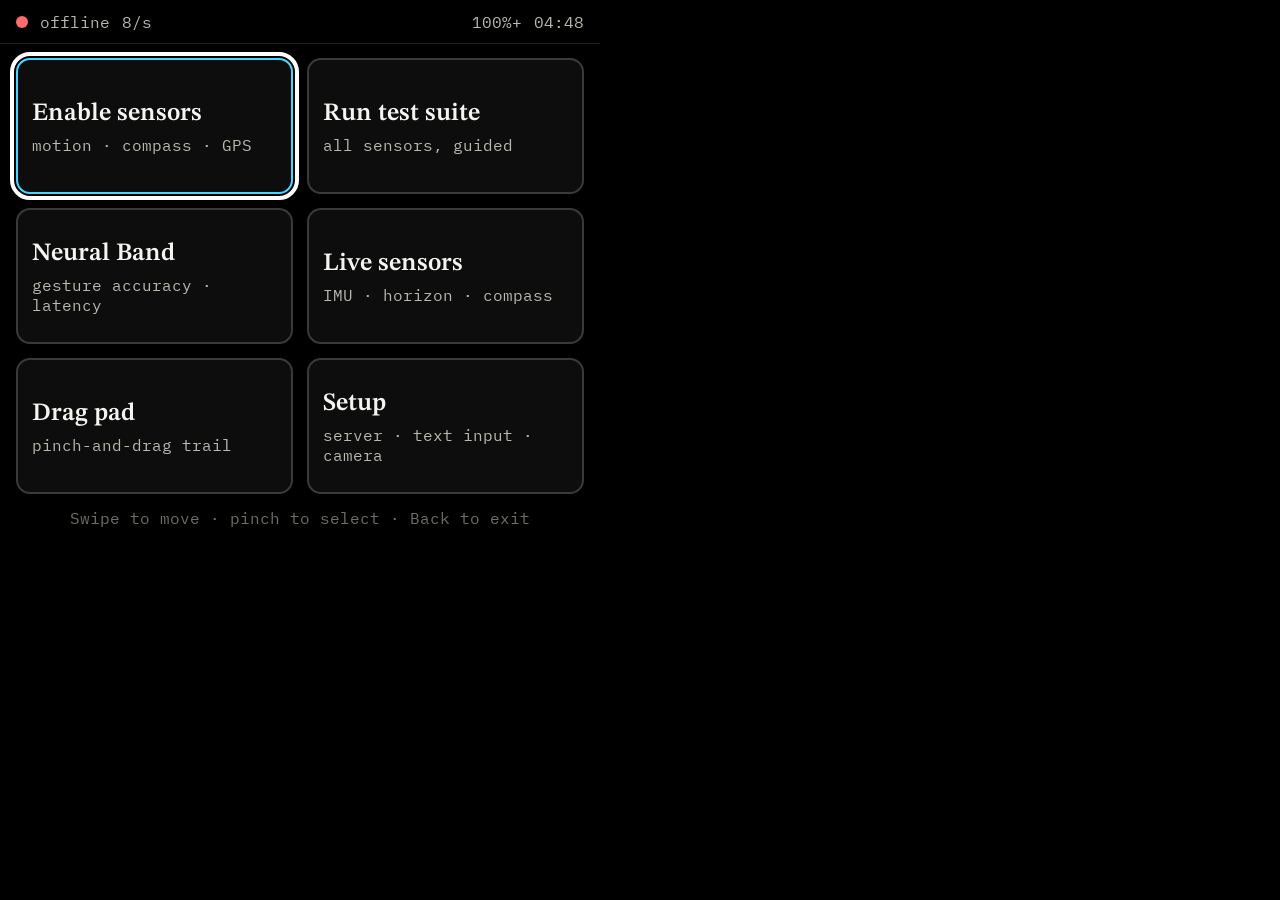
==== docs/index.html @ 077ef9e4 "Meta Ray-Ban Display + Neural Band sensor test suite Glasses Web App and dashboard (docs/, GitHub Pa" ====
<!doctype html>
<html lang="en">
<head>
<meta charset="utf-8">
<meta name="viewport" content="width=600, height=600, initial-scale=1.0, user-scalable=no">
<meta name="mrbd-web-app-capable" content="yes">
<meta name="description" content="Sensor Suite: tests and streams every sensor and input on Meta Ray-Ban Display + Neural Band to a recorder PC.">
<title>Sensor Suite</title>
<link rel="icon" type="image/png" sizes="192x192" href="icon-192.png">
<link rel="apple-touch-icon" href="icon-192.png">
<link rel="manifest" href="manifest.json">
<link rel="preconnect" href="https://fonts.googleapis.com">
<link rel="preconnect" href="https://fonts.gstatic.com" crossorigin>
<link href="https://fonts.googleapis.com/css2?family=STIX+Two+Text:wght@400;600;700&family=IBM+Plex+Mono:wght@400;600&display=swap" rel="stylesheet">
<link rel="stylesheet" href="app.css">
</head>
<body>
<header id="bar">
  <span id="link-dot" class="dot"></span>
  <span id="link-txt">offline</span>
  <span id="rate-txt"></span>
  <span class="grow"></span>
  <span id="rec-txt"></span>
  <span id="bat-txt"></span>
  <span id="clock-txt"></span>
</header>

<main id="screens">
  <!-- HOME -->
  <section id="s-home" class="screen">
    <div class="grid">
      <button id="b-enable" class="tile hot" data-act="enable"><b>Enable sensors</b><small>motion · compass · GPS</small></button>
      <button class="tile" data-go="tests"><b>Run test suite</b><small>all sensors, guided</small></button>
      <button class="tile" data-go="neural"><b>Neural Band</b><small>gesture accuracy · latency</small></button>
      <button class="tile" data-go="live"><b>Live sensors</b><small>IMU · horizon · compass</small></button>
      <button class="tile" data-go="drag"><b>Drag pad</b><small>pinch-and-drag trail</small></button>
      <button class="tile" data-go="setup"><b>Setup</b><small>server · text input · camera</small></button>
    </div>
    <p id="home-msg" class="hint">Swipe to move · pinch to select · Back to exit</p>
  </section>

  <!-- LIVE -->
  <section id="s-live" class="screen">
    <canvas id="live-cv" width="600" height="500"></canvas>
    <div id="live-last" class="last">—</div>
  </section>

  <!-- TESTS -->
  <section id="s-tests" class="screen">
    <div id="t-head"><span id="t-name">Test suite</span><span id="t-count"></span></div>
    <div id="t-prompt" class="prompt">Starting…</div>
    <div id="t-bar"><div id="t-fill"></div></div>
    <ol id="t-list"></ol>
  </section>

  <!-- NEURAL -->
  <section id="s-neural" class="screen">
    <div id="nb-focus" tabindex="0" aria-label="gesture target">
      <div id="nb-step"></div>
      <div id="nb-arrow">·</div>
      <div id="nb-label">Get ready</div>
      <div id="nb-feedback"></div>
    </div>
    <div id="nb-stats"></div>
  </section>

  <!-- DRAG -->
  <section id="s-drag" class="screen">
    <canvas id="drag-cv" width="600" height="500"></canvas>
    <div id="drag-info" class="last">pinch and drag</div>
  </section>

  <!-- SETUP -->
  <section id="s-setup" class="screen">
    <div class="form">
      <label>Server host <input id="in-server" type="url" inputmode="url" placeholder="host.tailnet.ts.net"></label>
      <label>Key <input id="in-key" type="text" placeholder="key"></label>
      <label>Text input test <input id="in-text" type="text" placeholder="handwrite or dictate here"></label>
      <div class="row">
        <button id="b-save" data-act="save">Save + reconnect</button>
        <button id="b-media" data-act="media">Camera / mic</button>
      </div>
      <div class="row">
        <button data-act="speak">Speak test</button>
        <button data-act="pause">Pause stream</button>
      </div>
      <div id="setup-info" class="mono small"></div>
    </div>
  </section>
</main>

<div id="toast" hidden></div>
<video id="cam" playsinline muted hidden></video>
<script src="app.js"></script>
</body>
</html>
---- docs/app.css ----
/* Meta Ray-Ban Display is an additive waveguide: black is transparent, so the
   glasses UI is dark by necessity. Bright accents, >=20px primary text,
   88px targets, no scrolling, visible focus. */
:root {
  --bg: #000;
  --ink: #f4f4f0;
  --ink2: #b9b9b0;
  --muted: #6f6f68;
  --accent: #46d7ff;
  --ok: #5dff8a;
  --warn: #ffd84a;
  --bad: #ff6b6b;
  --x: #46d7ff;  /* x / alpha */
  --y: #ff9a4a;  /* y / beta  */
  --z: #6dffb0;  /* z / gamma */
  --focus: #ffffff;
  --serif: "STIX Two Text", "Times New Roman", Georgia, serif;
  --mono: "IBM Plex Mono", ui-monospace, Menlo, monospace;
}
* { box-sizing: border-box; }
html, body {
  margin: 0; width: 600px; height: 600px; overflow: hidden;
  background: var(--bg); color: var(--ink);
  font-family: var(--serif); font-size: 20px;
  touch-action: none; /* opt in to Neural Band pinch-and-drag */
  -webkit-user-select: none; user-select: none;
}
#bar {
  height: 44px; display: flex; align-items: center; gap: 12px; padding: 0 16px;
  font-family: var(--mono); font-size: 16px; color: var(--ink2);
  border-bottom: 1px solid #222;
}
.grow { flex: 1; }
.dot { width: 12px; height: 12px; border-radius: 50%; background: var(--bad); display: inline-block; }
.dot.ok { background: var(--ok); }
.dot.wait { background: var(--warn); }
#rec-txt { color: var(--bad); }

#screens { position: relative; height: 556px; }
.screen { position: absolute; inset: 0; display: none; padding: 14px 16px; }
.screen.on { display: block; }

button, .tile {
  font-family: var(--serif); color: var(--ink); background: #0d0d0d;
  border: 2px solid #3a3a3a; border-radius: 14px; min-height: 88px; font-size: 20px;
  padding: 10px 14px; text-align: left; cursor: pointer;
}
button:focus, button:focus-visible, input:focus, [tabindex]:focus {
  outline: 4px solid var(--focus); outline-offset: 2px; border-color: var(--accent);
}
.grid { display: grid; grid-template-columns: 1fr 1fr; gap: 14px; }
.tile { height: 136px; display: flex; flex-direction: column; justify-content: center; gap: 6px; }
.tile b { font-size: 25px; font-weight: 600; }
.tile small { font-size: 16px; color: var(--ink2); font-family: var(--mono); }
.tile.hot { border-color: var(--accent); }
.tile.done { border-color: var(--ok); }
.hint { color: var(--muted); font-size: 16px; text-align: center; margin: 14px 0 0; font-family: var(--mono); }

#live-cv, #drag-cv { display: block; width: 568px; height: 470px; }
.last { font-family: var(--mono); font-size: 20px; color: var(--accent); text-align: center; margin-top: 8px; }

#t-head { display: flex; justify-content: space-between; font-size: 22px; font-weight: 600; }
#t-count { font-family: var(--mono); color: var(--ink2); font-size: 18px; }
.prompt { font-size: 30px; line-height: 1.2; min-height: 112px; margin: 10px 0; color: var(--warn); }
#t-bar { height: 8px; background: #222; border-radius: 4px; overflow: hidden; }
#t-fill { height: 100%; width: 0; background: var(--accent); transition: width .2s linear; }
#t-list { list-style: none; padding: 0; margin: 12px 0 0; columns: 2; column-gap: 16px; font-family: var(--mono); font-size: 16px; }
#t-list li { break-inside: avoid; padding: 2px 0; white-space: nowrap; overflow: hidden; text-overflow: ellipsis; }
.st-pass { color: var(--ok); } .st-fail { color: var(--bad); } .st-warn { color: var(--warn); }
.st-unsupported, .st-skip, .st-manual { color: var(--muted); } .st-run { color: var(--accent); }

#nb-focus { height: 400px; border: 2px solid #333; border-radius: 18px; display: flex; flex-direction: column; align-items: center; justify-content: center; }
#nb-step { font-family: var(--mono); color: var(--ink2); font-size: 18px; }
#nb-arrow { font-size: 150px; line-height: 1; color: var(--accent); font-family: var(--mono); }
#nb-label { font-size: 32px; font-weight: 600; }
#nb-feedback { font-family: var(--mono); font-size: 20px; height: 30px; margin-top: 8px; }
#nb-stats { font-family: var(--mono); font-size: 16px; color: var(--ink2); margin-top: 10px; text-align: center; }

.form { display: flex; flex-direction: column; gap: 10px; }
.form label { display: flex; flex-direction: column; font-size: 16px; color: var(--ink2); gap: 4px; }
.form input { font: 20px var(--mono); color: var(--ink); background: #111; border: 2px solid #333; border-radius: 10px; padding: 8px 10px; min-height: 52px; }
.row { display: flex; gap: 12px; }
.row button { flex: 1; text-align: center; min-height: 72px; }
.mono { font-family: var(--mono); } .small { font-size: 15px; color: var(--ink2); white-space: pre-wrap; }

#toast { position: fixed; left: 30px; right: 30px; bottom: 30px; padding: 16px 20px; border: 2px solid var(--accent); border-radius: 14px; background: #050505; font-size: 24px; text-align: center; }
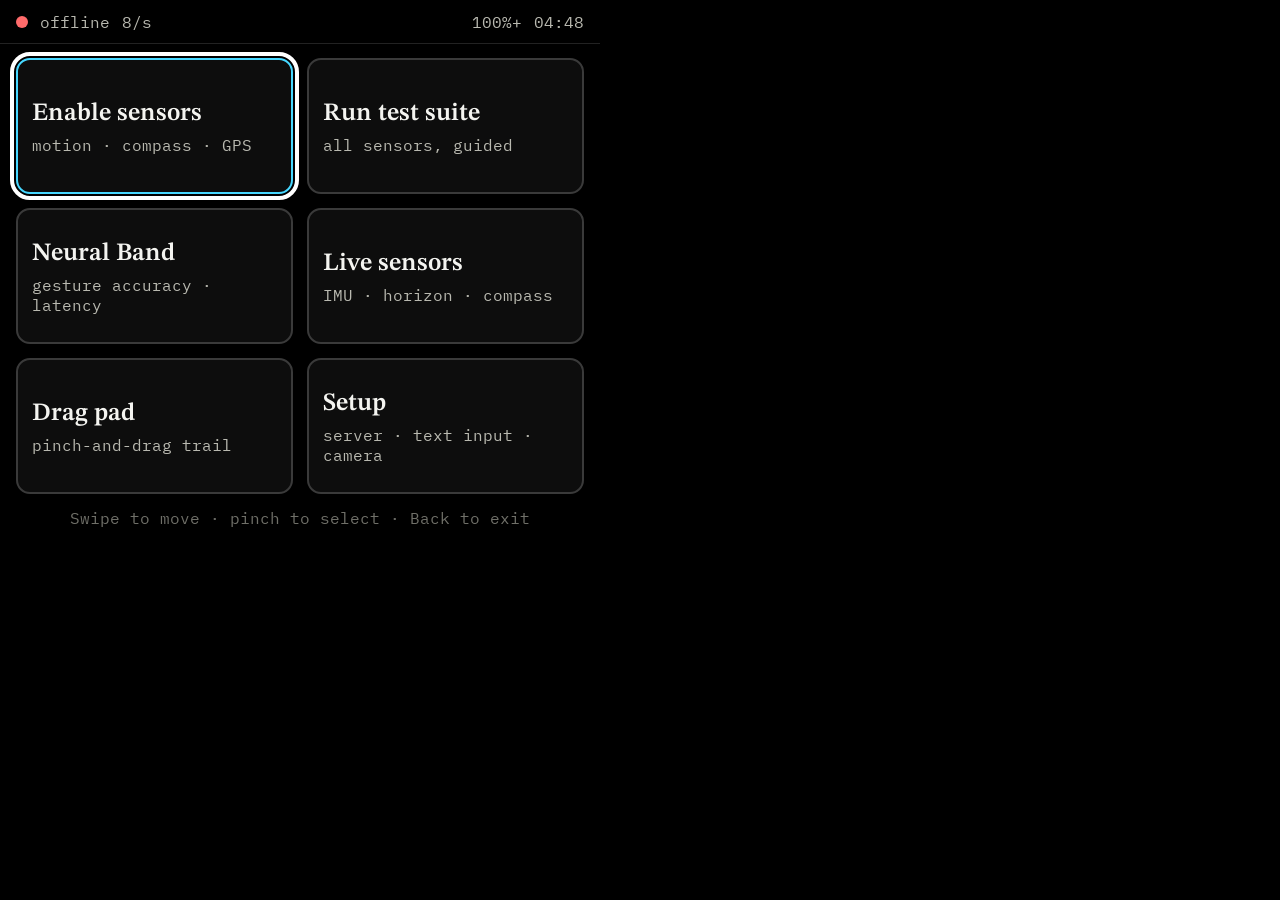
==== commit d4ed93e6: "new webapp" ====
--- a/docs/index.html
+++ b/docs/index.html
@@ -2,7 +2,7 @@
 <html lang="en">
 <head>
 <meta charset="utf-8">
-<meta name="viewport" content="width=600, height=600, initial-scale=1.0, user-scalable=no">
+<meta name="viewport" content="width=device-width, initial-scale=1">
 <meta name="mrbd-web-app-capable" content="yes">
 <meta name="description" content="Sensor Suite: tests and streams every sensor and input on Meta Ray-Ban Display + Neural Band to a recorder PC.">
 <title>Sensor Suite</title>
@@ -14,7 +14,7 @@
 <link href="https://fonts.googleapis.com/css2?family=STIX+Two+Text:wght@400;600;700&family=IBM+Plex+Mono:wght@400;600&display=swap" rel="stylesheet">
 <link rel="stylesheet" href="app.css">
 </head>
-<body>
+<body data-page="main">
 <header id="bar">
   <span id="link-dot" class="dot"></span>
   <span id="link-txt">offline</span>
@@ -33,7 +33,7 @@
       <button class="tile" data-go="tests"><b>Run test suite</b><small>all sensors, guided</small></button>
       <button class="tile" data-go="neural"><b>Neural Band</b><small>gesture accuracy · latency</small></button>
       <button class="tile" data-go="live"><b>Live sensors</b><small>IMU · horizon · compass</small></button>
-      <button class="tile" data-go="drag"><b>Drag pad</b><small>pinch-and-drag trail</small></button>
+      <button class="tile" data-act="dragpage"><b>Drag pad</b><small>pinch-and-drag trail</small></button>
       <button class="tile" data-go="setup"><b>Setup</b><small>server · text input · camera</small></button>
     </div>
     <p id="home-msg" class="hint">Swipe to move · pinch to select · Back to exit</p>
--- a/docs/app.css
+++ b/docs/app.css
@@ -19,10 +19,12 @@
 }
 * { box-sizing: border-box; }
 html, body {
-  margin: 0; width: 600px; height: 600px; overflow: hidden;
+  margin: 0; width: 100%; height: 100%; max-width: 600px; max-height: 600px; overflow: hidden;
   background: var(--bg); color: var(--ink);
   font-family: var(--serif); font-size: 20px;
-  touch-action: none; /* opt in to Neural Band pinch-and-drag */
+  /* No touch-action:none here. On MRBD it opts the whole page into drag mode, and then every pinch also
+     arrives as a mouse pointerdown/click at the screen centre (300,300). That pointerdown blurs the
+     focused tile, so the Enter that follows lands on <body> and activates nothing. Only drag.html opts in. */
   -webkit-user-select: none; user-select: none;
 }
 #bar {
